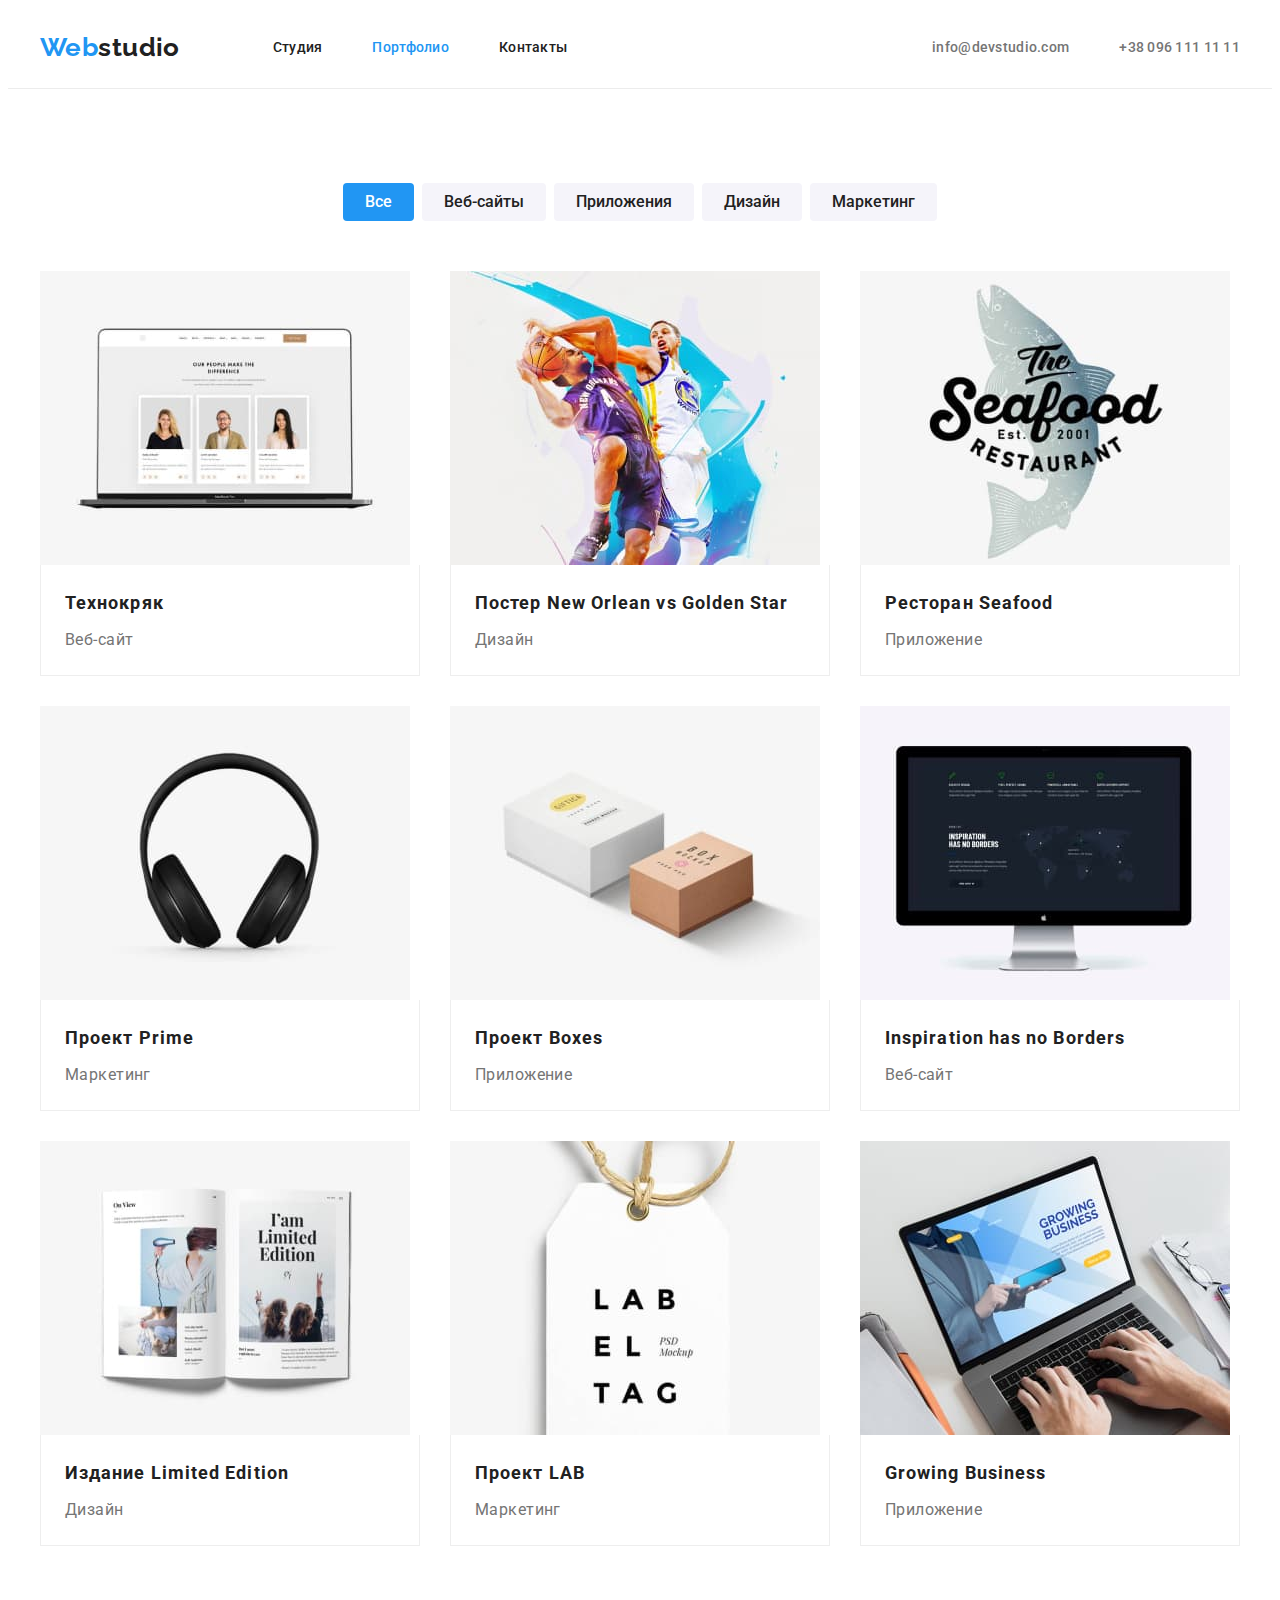
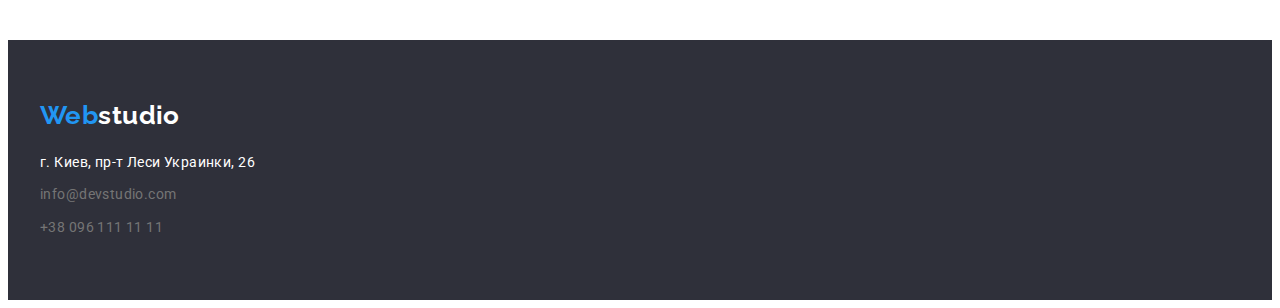
==== portfolio.html @ 2aa6c592 "добавила файлы" ====
<!DOCTYPE html>
<html lang="ru">
<head>
    <meta charset="UTF-8">
    <meta http-equiv="X-UA-Compatible" content="IE=edge">
    <meta name="viewport" content="width=device-width, initial-scale=1.0">
    <title>Document</title>
    <link rel="preconnect" href="https://fonts.googleapis.com">
    <link rel="preconnect" href="https://fonts.gstatic.com" crossorigin>
    <link href="https://fonts.googleapis.com/css2?family=Raleway:wght@700&family=Roboto:wght@400;500;700;900&display=swap" rel="stylesheet">
    <link rel="stylesheet" href="https://cdnjs.cloudflare.com/ajax/libs/modern-normalize/1.1.0/modern-normalize.min.css" integrity="sha512-wpPYUAdjBVSE4KJnH1VR1HeZfpl1ub8YT/NKx4PuQ5NmX2tKuGu6U/JRp5y+Y8XG2tV+wKQpNHVUX03MfMFn9Q==" crossorigin="anonymous" referrerpolicy="no-referrer" />
    <link rel="stylesheet" href="./css/styles.css">
</head>
<!--Шапка сайта-->
<header class="header">
    <div class="conteiner">
        <nav class="header-navigation">
            <a href="" class="header-logo link" lang="en">Web<span class="header-logo-span">studio</span></a>
            <ul class="header-list list">
                <li class="header-item">
                    <a href="./index.html" class="header-link link">Студия</a>
                </li>
                <li class="header-item">
                    <a href="" class="header-link link current">Портфолио</a>
                </li>
                <li class="header-item">
                    <a href="" class="header-link link">Контакты</a>
                </li>
            </ul>
        </nav>
            <ul class="header-contact-list list">
                <li class="header-contact">
                    <a class="header-mail link contact" href="mailto:info@devstudio.com" >info@devstudio.com</a>
                </li>
                <li class="header-contact">
                    <a class="header-tel link contact" href="tel:+380961111111" >+38 096 111 11 11</a>
                </li>
            </ul>
    </div>
</header>
<main>
        <section class="section-filtr section">
            <div class="conteiner">
                <!--Атрибут visually-hidden для скрытия названия секции-->
                <h1 class="filtr-title section-title visually-hidden" >Фильтр сайта</h1>
                <ul class="filtr-list list">
                    <li class="filter-item">
                        <button class="filter-button btn-main  button" type="button">Все</button>
                    </li>
                    <li class="filter-item">
                        <button class="filter-button button" type="button">Веб-сайты</button>
                    </li>
                    <li class="filter-item">
                        <button class="filter-button button" type="button">Приложения</button>
                    </li>
                    <li class="filter-item">
                        <button class="filter-button button" type="button">Дизайн</button>
                    </li>
                    <li class="filter-item">
                        <button class="filter-button button" type="button">Маркетинг</button>
                    </li>
                </ul>
                <ul class="menu-list list">
                    <li class="menu-item">
                        <article class="card">
                            <div class="card-place">
                                <img src="./images/all/web-site.jpg" alt="ноутбук с открытой страницей сайта"  width="370">
                            </div>
                            <div class="card-content">
                                <h2 class="menu-name" >Технокряк</h2>
                                <p class="menu-text">Веб-сайт</p>
                            </div>
                        </article>
                    </li>

                    <li class="menu-item">
                        <article class="card">
                            <div class="card-place">
                                <img src="./images/all/design.jpg" alt="постер с двумя баскетболистами" width="370">
                            </div>
                            <div class="card-content">
                                <h2 class="menu-name" >Постер New Orlean vs Golden Star</h2>
                                <p class="menu-text">Дизайн</p>
                            </div>
                        </article>
                    </li>

                    <li class="menu-item">
                        <article class="card">
                            <div class="card-place">
                                <img src="./images/all/app-restaurant.jpg" alt="логотип ресторана морепродуктов" width="370">
                            </div>
                            <div class="card-content">
                                <h2 class="menu-name" >Ресторан Seafood</h2>
                                <p class="menu-text">Приложение</p>
                            </div>
                        </article>
                    </li>

                    <li class="menu-item">
                        <article class="card">
                            <div class="card-place">
                                <img src="./images/all/marketing.jpg" alt="фото наушников" width="370">
                            </div>
                            <div class="card-content">
                                <h2 class="menu-name" >Проект Prime</h2>
                                <p class="menu-text">Маркетинг</p>
                            </div>
                        </article>
                    </li>

                    <li class="menu-item">
                        <article class="card">
                            <div class="card-place">
                                <img src="./images/all/app-project.jpg" alt="рисунок двух коробок" width="370">
                            </div>
                            <div class="card-content">
                                <h2 class="menu-name" >Проект Boxes</h2>
                                <p class="menu-text">Приложение</p>
                            </div>
                        </article>
                    </li>

                    <li class="menu-item">
                        <article class="card">
                            <div class="card-place">
                                <img src="./images/all/site.jpg" alt="монитор с откытой страницей сайта" width="370">
                            </div>
                            <div class="card-content">
                                <h2 lang="en" class="menu-name" >Inspiration has no Borders</h2>
                                <p class="menu-text">Веб-сайт</p>
                            </div>
                        </article>
                    </li>

                    <li class="menu-item">
                        <article class="card">
                            <div class="card-place">
                                <img src="./images/all/editions.jpg" alt="открытая книга" width="370">
                            </div>
                            <div class="card-content">
                                <h2 class="menu-name" >Издание Limited Edition</h2>
                                <p class="menu-text">Дизайн</p>
                            </div>
                        </article>
                    </li>

                    <li class="menu-item">
                        <article class="card">
                            <div class="card-place">
                                <img src="./images/all/lab.jpg" alt="белая лейба с черным текстом " width="370">
                            </div>
                            <div class="card-content">
                                <h2 class="menu-name" >Проект LAB</h2>
                                <p class="menu-text">Маркетинг</p>
                            </div>
                        </article>
                    </li>

                    <li class="menu-item">
                        <article class="card">
                            <div class="card-place">
                                <img src="./images/all/app-business.jpg" alt="человек работает за ноутбуком" width="370">
                            </div>
                            <div class="card-content">
                                <h2 lang="en" class="menu-name" >Growing Business</h2>
                                <p class="menu-text">Приложение</p>
                            </div>
                        </article>
                    </li>
                </ul>
        </div>
    </section>

</main>
<footer class="footer">
    <div class="conteiner">
        <a class="footer-logo link" href="" lang="en">Web<span class="footer-logo-span">studio</span></a>
        <address class="footer-address">
            <ul class="footer-list list">
                <li class="footer-item footer-text"> г. Киев, пр-т Леси Украинки, 26 </li>
                <li class="footer-item">
                    <a class="footer-mail link contact" href="mailto:info@devstudio.com">info@devstudio.com</a>
                </li>
                <li class="footer-item">
                    <a class="footer-tel link contact" href="tel:+380961111111">+38 096 111 11 11</a>
                </li>
            </ul>
        </address>
    </div>
</footer>
</html>
---- css/styles.css ----
:root {
    --main-title-color: #ffffff;
    --second-title-color: #212121;
    --main-text-color: #757575;
    --secondary-text-color: #FFFFFF 60 %;
    --third-title-color: #212121;
    --accent-color: #2196F3;
    --bg-color: #ffffff;
    --primery-bg-color: #2F303A;
    --secondary-bg-color: #F5F4FA;
    --bt-bg-color: #188CE8;
 }

body {
    font-family: 'Roboto', sans-serif;
    font-weight: normal;
    font-size: 14px;
    letter-spacing: 0.03em;
    color: var(--main-text-color);
}

p, h1, h2, h3 {
    margin-top: 0%;
    margin-bottom: 0;
}

ul {
    margin-top: 0%;
    margin-bottom: 0;
    padding-left: 0; 
}

img {
    display: block;
    max-width: 100%;
}
.conteiner {
    width: 1200px;
    padding-left: 15px;
    padding-right: 15px;
    margin: 0 auto;
}

.list {
    list-style: none;
    }

.link {
    text-decoration: none;
}

.visually-hidden {
    position: absolute;
    width: 1px;
    height: 1px;
    margin: -1px;
    padding: 0;
    overflow: hidden;
    border: 0;
    clip: rect(0 0 0 0);
}

.header-logo, .footer-logo {
    font-family: 'Raleway', sans-serif;
    font-weight: bold;
    font-size: 26px;
    line-height: 1.19;
    color:var(--accent-color);
}
.section-title {
    margin-bottom: 50px;
    font-weight: bold;
    font-size: 36px;
    line-height: 1.17;
    text-align: center;
}
.button {
    border: none;
    cursor: pointer;
    font-family: inherit;
    text-align: center;
    font-size: 16px;
}
.section {
    padding-top: 94px;
    padding-bottom: 94px;
}

/*-Header-*/
.header {
    border-bottom: 1px solid #ECECEC;
}
.header-logo-span, .header-link, .section-title {
    color: var(--second-title-color);
}

.header-link, .header-mail, .header-tel {
    font-weight: 500;
    line-height: 1.14;
    letter-spacing: 0.02em;
}

.header-mail, .header-tel {
   color: var(--main-text-color);
}

.header-link.current, .contact:hover, .header-link:hover,
.contact:focus,.header-link:focus {
    color: var(--accent-color);
}
.header .conteiner {
    display: flex;
    align-items: center;
}
.header-navigation{
    display: flex;
    align-items: center
}
.header-list {
    display: flex;
    align-items: center;
}
.header-item:not(:last-child) {
    margin-right: 50px;
}
.header-contact-list {
    display: flex;
    align-items: center;
    margin-left: auto;
}
.header-logo {
    margin-right: 93px;
    padding: 24px 0 25px 0;
}
.header-contact:not(:last-child) {
    margin-right: 50px;
}
.header-link, .header-mail, .header-tel {
    padding: 32px 0;
}



/*-Effective solutions-*/
.solutions {
    background-color: var(--primery-bg-color);
    padding-top: 200px;
    padding-bottom: 200px;
}
.solutions-title {
    margin-bottom: 30px;
    font-weight: 900;
    font-size: 44px;
    line-height: 1.36;
    text-align: center;
    letter-spacing: 0.06em;
    text-transform: uppercase;
    color: var(--main-title-color);
}
.solutions-button {
    min-width: 200px;
    padding: 10px 32px;
    border-radius: 4px;
    font-weight: bold;
    line-height: 1.87;
    display: block;
    margin-left: auto;
    margin-right: auto;
    align-items: center;
    letter-spacing: 0.06em;
    color: var(--bg-color);
    background: var(--accent-color);
}
.solutions-button :hover, .solutions-button :focus {
 background-color: var(--bt-bg-color);   
}

/*-Benefits-*/
.benefits-subtitle, .team-name, .menu-name, .filter-button {
    color: var(--third-title-color);
}

.benefits-subtitle {
    font-weight: bold;
    line-height: 1.14;
    text-transform: uppercase;
    margin-bottom: 10px;
}
.benefits-text {
    line-height: 1.71;
}
.benefits-list {
    display: flex;
    flex-basis: calc((100% - 30px)/3);
    margin-left: -30px;
    margin-top: -30px;
}
.benefits-item {
    flex-basis: calc((100% - 30px)/3);
    margin-left: 30px;
    margin-top: 30px;
}
/*-Work-*/
.work {
    padding-top: 0px;
}
.work-list {
    display: flex;
    margin-left: -30px;
    margin-top: -30px;
}
.work-img {
    flex-basis: calc((100% - 30px)/3);
    margin-left: 30px;
    margin-top: 30px; 
}

/*-Team-*/
.team {
    background-color: var(--secondary-bg-color);
}
.team-list {
    display: flex;
    flex-wrap: wrap;
    margin-left: -30px;
    margin-top: -30px;
}
.team-item {
    flex-basis: calc(100%/4 - 30px);
    margin-left: 30px;
    margin-top: 30px;
    border-radius: 0px 0px 4px 4px;
    background-color:var(--bg-color);
}
.team-name, .team-text {
    font-size: 16px;
    line-height: 1.19;
    text-align: center;
}
.team-name {
    font-weight: 500;
    margin-bottom: 10px;
}
.team-item-content {
    padding: 30px 32px;
}
 
/*-Footer-*/
.footer {
    background-color: var(--primery-bg-color);
    padding-top: 60px;
    padding-bottom: 60px;
}
.footer-address {
    margin-top: 20px;
}
.footer-logo-span, .footer-text {
    color: var(--main-title-color);
}
.footer-address {
    font-style: normal;
}
.footer-text,.footer-mail,.footer-tel {
    line-height: 1.71;
}

.footer-mail,.footer-tel {
    color: var(--secondary-text-color);
}
.footer-item:not(:last-child) {
    margin-bottom: 9px;
}



/*-Portfolio-*/
/*.section-filtr {
    display: flex;
} */  
/*-стили кнопок-*/
.filtr-list {
    display: flex;
    justify-content: center;
    margin-bottom: 50px;
}
.filter-button {
    padding: 6px 22px;
    font-weight: 500;
    line-height: 1.62;
    background-color: var(--secondary-bg-color);
    border-radius: 4px;
}
.filter-item:not(:last-child) {
    margin-right: 8px;
}

.btn-main, .filter-button:hover, 
.filter-button:focus {
    background-color: var(--accent-color);
    color: var(--main-title-color);
}
/*-меню карточек-*/
.menu-list { 
    display: flex;
    flex-wrap: wrap;
    padding: 0;
    margin: 0;
    list-style: none;
    margin-right: -30px;
    margin-bottom: -30px;
}
.menu-item {
    flex-basis: calc(100%/3 - 30px);
    margin-right: 30px;
    margin-bottom: 30px;
}
/*-текст под картинкой-*/
.card-content {
    padding: 20px 24px;
    background-color: var(--bg-color);
    border:  1px solid #EEEEEE;
    border-top:  0;
    
}
.menu-name {
    font-weight: bold;
    font-size: 18px;
    line-height: 2.00;
    letter-spacing: 0.06em;
    margin-bottom: 4px;
}
.menu-text {
    font-size: 16px;
    line-height: 1.87;
    }
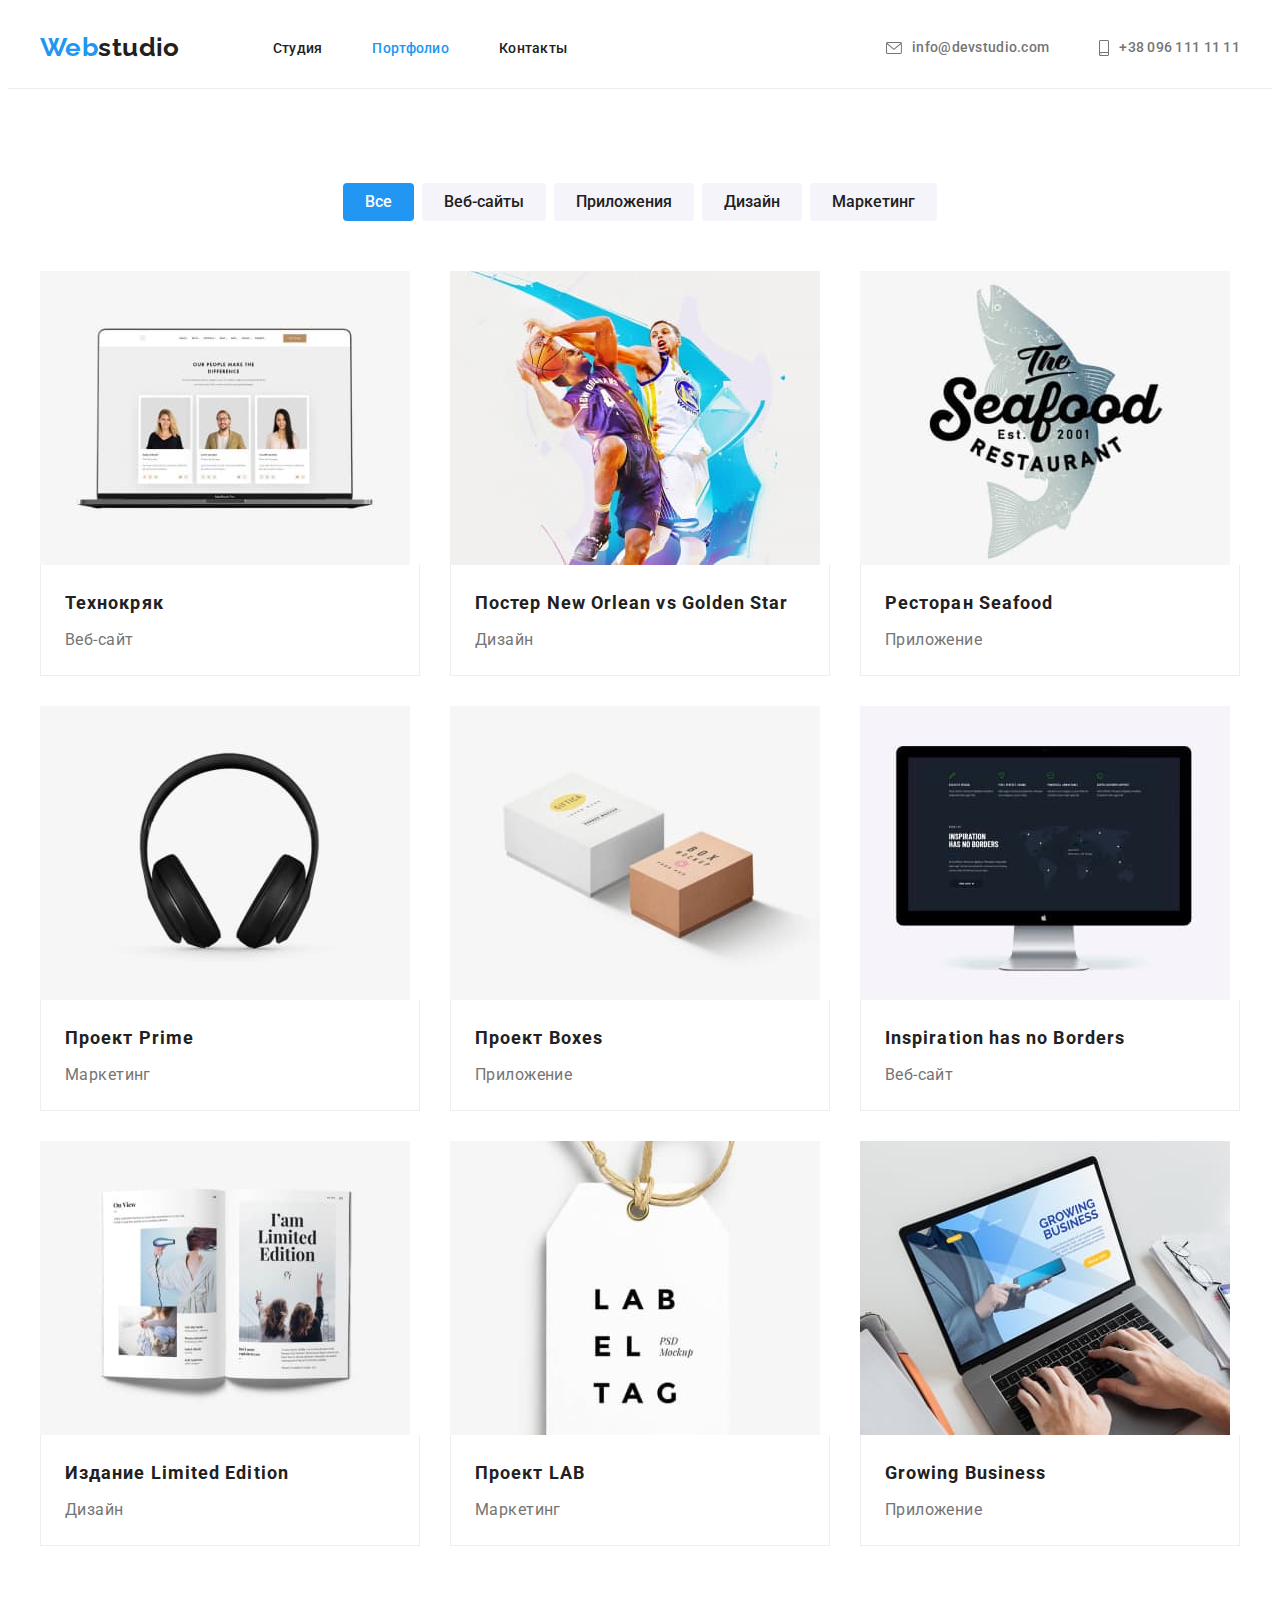
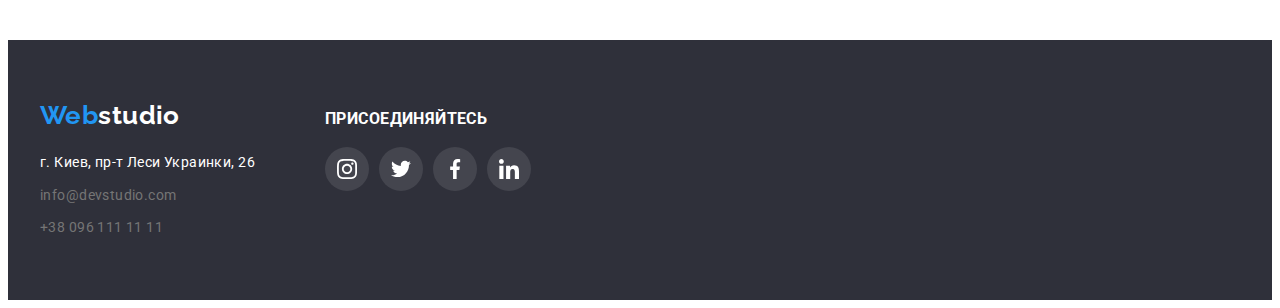
==== commit 470311a2: "cursor: pointer" ====
--- a/portfolio.html
+++ b/portfolio.html
@@ -30,10 +30,18 @@
         </nav>
             <ul class="header-contact-list list">
                 <li class="header-contact">
-                    <a class="header-mail link contact" href="mailto:info@devstudio.com" >info@devstudio.com</a>
+                    <a class="header-mail link contact" href="mailto:info@devstudio.com" >
+                        <svg class="header-icon" width="16" height="12">
+                            <use href='./images/sprite.svg#icon-envelope'></use>
+                        </svg>
+                        info@devstudio.com</a>
                 </li>
                 <li class="header-contact">
-                    <a class="header-tel link contact" href="tel:+380961111111" >+38 096 111 11 11</a>
+                    <a class="header-tel link contact" href="tel:+380961111111" >
+                        <svg class="header-icon" width="10" height="16">
+                            <use href="./images/sprite.svg#icon-smartphone"></use>
+                        </svg>
+                        +38 096 111 11 11</a>
                 </li>
             </ul>
     </div>
@@ -62,7 +70,7 @@
                 </ul>
                 <ul class="menu-list list">
                     <li class="menu-item">
-                        <article class="card">
+                        <a class="card">
                             <div class="card-place">
                                 <img src="./images/all/web-site.jpg" alt="ноутбук с открытой страницей сайта"  width="370">
                             </div>
@@ -70,11 +78,11 @@
                                 <h2 class="menu-name" >Технокряк</h2>
                                 <p class="menu-text">Веб-сайт</p>
                             </div>
-                        </article>
-                    </li>
-
-                    <li class="menu-item">
-                        <article class="card">
+                        </a>
+                    </li>
+
+                    <li class="menu-item">
+                        <a class="card">
                             <div class="card-place">
                                 <img src="./images/all/design.jpg" alt="постер с двумя баскетболистами" width="370">
                             </div>
@@ -82,11 +90,11 @@
                                 <h2 class="menu-name" >Постер New Orlean vs Golden Star</h2>
                                 <p class="menu-text">Дизайн</p>
                             </div>
-                        </article>
-                    </li>
-
-                    <li class="menu-item">
-                        <article class="card">
+                        </a>
+                    </li>
+
+                    <li class="menu-item">
+                        <a class="card">
                             <div class="card-place">
                                 <img src="./images/all/app-restaurant.jpg" alt="логотип ресторана морепродуктов" width="370">
                             </div>
@@ -94,11 +102,11 @@
                                 <h2 class="menu-name" >Ресторан Seafood</h2>
                                 <p class="menu-text">Приложение</p>
                             </div>
-                        </article>
-                    </li>
-
-                    <li class="menu-item">
-                        <article class="card">
+                        </a>
+                    </li>
+
+                    <li class="menu-item">
+                        <a class="card">
                             <div class="card-place">
                                 <img src="./images/all/marketing.jpg" alt="фото наушников" width="370">
                             </div>
@@ -106,11 +114,11 @@
                                 <h2 class="menu-name" >Проект Prime</h2>
                                 <p class="menu-text">Маркетинг</p>
                             </div>
-                        </article>
-                    </li>
-
-                    <li class="menu-item">
-                        <article class="card">
+                        </a>
+                    </li>
+
+                    <li class="menu-item">
+                        <a class="card">
                             <div class="card-place">
                                 <img src="./images/all/app-project.jpg" alt="рисунок двух коробок" width="370">
                             </div>
@@ -118,11 +126,11 @@
                                 <h2 class="menu-name" >Проект Boxes</h2>
                                 <p class="menu-text">Приложение</p>
                             </div>
-                        </article>
-                    </li>
-
-                    <li class="menu-item">
-                        <article class="card">
+                        </a>
+                    </li>
+
+                    <li class="menu-item">
+                        <a class="card">
                             <div class="card-place">
                                 <img src="./images/all/site.jpg" alt="монитор с откытой страницей сайта" width="370">
                             </div>
@@ -130,11 +138,11 @@
                                 <h2 lang="en" class="menu-name" >Inspiration has no Borders</h2>
                                 <p class="menu-text">Веб-сайт</p>
                             </div>
-                        </article>
-                    </li>
-
-                    <li class="menu-item">
-                        <article class="card">
+                        </a>
+                    </li>
+
+                    <li class="menu-item">
+                        <a class="card">
                             <div class="card-place">
                                 <img src="./images/all/editions.jpg" alt="открытая книга" width="370">
                             </div>
@@ -142,11 +150,11 @@
                                 <h2 class="menu-name" >Издание Limited Edition</h2>
                                 <p class="menu-text">Дизайн</p>
                             </div>
-                        </article>
-                    </li>
-
-                    <li class="menu-item">
-                        <article class="card">
+                        </a>
+                    </li>
+
+                    <li class="menu-item">
+                        <a class="card">
                             <div class="card-place">
                                 <img src="./images/all/lab.jpg" alt="белая лейба с черным текстом " width="370">
                             </div>
@@ -154,11 +162,11 @@
                                 <h2 class="menu-name" >Проект LAB</h2>
                                 <p class="menu-text">Маркетинг</p>
                             </div>
-                        </article>
-                    </li>
-
-                    <li class="menu-item">
-                        <article class="card">
+                        </a>
+                    </li>
+
+                    <li class="menu-item">
+                        <a class="card">
                             <div class="card-place">
                                 <img src="./images/all/app-business.jpg" alt="человек работает за ноутбуком" width="370">
                             </div>
@@ -166,7 +174,7 @@
                                 <h2 lang="en" class="menu-name" >Growing Business</h2>
                                 <p class="menu-text">Приложение</p>
                             </div>
-                        </article>
+                        </a>
                     </li>
                 </ul>
         </div>
@@ -174,19 +182,56 @@
 
 </main>
 <footer class="footer">
-    <div class="conteiner">
-        <a class="footer-logo link" href="" lang="en">Web<span class="footer-logo-span">studio</span></a>
-        <address class="footer-address">
-            <ul class="footer-list list">
-                <li class="footer-item footer-text"> г. Киев, пр-т Леси Украинки, 26 </li>
-                <li class="footer-item">
-                    <a class="footer-mail link contact" href="mailto:info@devstudio.com">info@devstudio.com</a>
-                </li>
-                <li class="footer-item">
-                    <a class="footer-tel link contact" href="tel:+380961111111">+38 096 111 11 11</a>
+    <div class="footer-conteiner conteiner">
+        <section class="contacts">
+            <h2 class="visually-hidden">Контакты</h2>
+            <a class="footer-logo link" href="" lang="en">Web<span class="footer-logo-span">studio</span></a>
+            <address class="footer-address">
+                <ul class="footer-list list">
+                    <li class="footer-item footer-text"> г. Киев, пр-т Леси Украинки, 26 </li>
+                    <li class="footer-item">
+                        <a class="footer-mail link contact" href="mailto:info@devstudio.com">info@devstudio.com</a>
+                    </li>
+                    <li class="footer-item">
+                        <a class="footer-tel link contact" href="tel:+380961111111">+38 096 111 11 11</a>
+                    </li>
+                </ul>
+            </address>
+        </section>
+        <section class="social">
+            <h2 class="visually-hidden">Соцсети</h2>
+            <h3 class="footer-third-title">присоединяйтесь</h3>
+            <ul class="social-link-list list">
+                <li class="social-link-item">
+                    <a href="" class="social-icon-footer link">
+                        <svg class="social-icon" width="20" height="20">
+                            <use href="./images/sprite.svg#icon-instagram"></use>
+                        </svg>
+                    </a>
+                </li>
+                <li class="social-link-item">
+                    <a href="" class="social-icon-footer link">
+                        <svg class="social-icon" width="20" height="20">
+                            <use href="./images/sprite.svg#icon-twitter"></use>
+                        </svg>
+                    </a>
+                </li>
+                <li class="social-link-item">
+                    <a href="" class="social-icon-footer link">
+                        <svg class="social-icon" width="20" height="20">
+                            <use href="./images/sprite.svg#icon-facebook"></use>
+                        </svg>
+                    </a>
+                </li>
+                <li class="social-link-item">
+                    <a href="" class="social-icon-footer link" >
+                        <svg class="social-icon" width="20" height="20">
+                            <use href="./images/sprite.svg#icon-linkedin"></use>
+                        </svg>
+                    </a>
                 </li>
             </ul>
-        </address>
+        </section>
     </div>
 </footer>
 </html>--- a/css/styles.css
+++ b/css/styles.css
@@ -9,6 +9,7 @@
     --primery-bg-color: #2F303A;
     --secondary-bg-color: #F5F4FA;
     --bt-bg-color: #188CE8;
+    --icons-color: #AFB1B8;
  }
 
 body {
@@ -90,8 +91,24 @@
 .header {
     border-bottom: 1px solid #ECECEC;
 }
+.header .conteiner {
+    display: flex;
+    align-items: center;
+}
+.header-navigation{
+    display: flex;
+    align-items: center
+}
+.header-list {
+    display: flex;
+    align-items: center;
+}
 .header-logo-span, .header-link, .section-title {
     color: var(--second-title-color);
+}
+.header-logo {
+    margin-right: 93px;
+    padding: 24px 0 25px 0;
 }
 
 .header-link, .header-mail, .header-tel {
@@ -102,24 +119,18 @@
 
 .header-mail, .header-tel {
    color: var(--main-text-color);
-}
-
+   display: flex;
+   align-items: center;
+}
+.header-link, .header-mail, .header-tel {
+    padding: 32px 0;
+}
 .header-link.current, .contact:hover, .header-link:hover,
 .contact:focus,.header-link:focus {
     color: var(--accent-color);
 }
-.header .conteiner {
-    display: flex;
-    align-items: center;
-}
-.header-navigation{
-    display: flex;
-    align-items: center
-}
-.header-list {
-    display: flex;
-    align-items: center;
-}
+
+
 .header-item:not(:last-child) {
     margin-right: 50px;
 }
@@ -128,22 +139,28 @@
     align-items: center;
     margin-left: auto;
 }
-.header-logo {
-    margin-right: 93px;
-    padding: 24px 0 25px 0;
-}
+
 .header-contact:not(:last-child) {
     margin-right: 50px;
 }
-.header-link, .header-mail, .header-tel {
-    padding: 32px 0;
-}
-
+
+.header-icon {
+    fill: currentColor;
+    margin-right: 10px;
+}
 
 
 /*-Effective solutions-*/
 .solutions {
+    max-width: 1600px;
+    margin: 0 auto;
     background-color: var(--primery-bg-color);
+    background-image:
+        linear-gradient(rgba(47, 48, 58, 0.4),rgba(47, 48, 58, 0.4)),
+        url(../images/hero/hero.jpg);
+    background-repeat: no-repeat;
+    background-position: center;
+    background-size: cover;
     padding-top: 200px;
     padding-bottom: 200px;
 }
@@ -200,6 +217,16 @@
     margin-left: 30px;
     margin-top: 30px;
 }
+.benefist-image {
+    display: flex;
+    align-items: center;
+    justify-content: center;
+    background-color:var(--secondary-bg-color);
+    width: 270px;
+    height: 120px;
+    margin-bottom: 30px;
+    border-radius: 4px;
+}
 /*-Work-*/
 .work {
     padding-top: 0px;
@@ -231,6 +258,7 @@
     margin-top: 30px;
     border-radius: 0px 0px 4px 4px;
     background-color:var(--bg-color);
+    box-shadow: 0px 1px 3px rgba(0, 0, 0, 0.12), 0px 1px 1px rgba(0, 0, 0, 0.14), 0px 2px 1px rgba(0, 0, 0, 0.2);
 }
 .team-name, .team-text {
     font-size: 16px;
@@ -241,8 +269,67 @@
     font-weight: 500;
     margin-bottom: 10px;
 }
+.team-text {
+    margin-bottom: 16px;
+}
 .team-item-content {
     padding: 30px 32px;
+}
+.social-link-list {
+    display: flex;
+    align-items: center;
+    justify-content: space-between;
+}
+.social-list-icon {
+    display: flex;
+    justify-content: center;
+    align-items: center;
+    width: 44px;
+    height: 44px;
+    border-radius: 50%;
+    fill: var(--icons-color);
+}
+.social-list-icon:hover,
+.social-list-icon:focus {
+    background-color: var(--accent-color);
+}
+.social-list-icon:hover .social-icon,
+.social-list-icon:focus .social-icon {
+    fill: var(--main-title-color);
+}
+
+/* -Clients- */
+.clients-list {
+    display: flex;
+    align-items: center;
+    margin-left: -30px;
+    margin-top: -30px;
+}
+.clients-item {
+    flex-basis: calc((100% - 30px)/6);
+    margin-left: 30px;
+    margin-top: 30px; 
+}
+.clients-link {
+    display: flex;
+    align-items: center;
+    justify-content: center;
+    width: 170px;
+    height: 92px;
+    border: 1px solid #AFB1B8;
+    box-sizing: border-box;
+    border-radius: 4px;
+}
+.clients-icon {
+    fill: var(--icons-color);
+}
+.clients-link:hover,
+.clients-link:focus {
+    border-color:  var(--accent-color);
+}
+.clients-link:hover .clients-icon,
+.clients-link:focus .clients-icon {
+    fill: var(--accent-color);
 }
  
 /*-Footer-*/
@@ -251,10 +338,14 @@
     padding-top: 60px;
     padding-bottom: 60px;
 }
+.footer-conteiner {
+    display: flex;
+    align-items: baseline;
+}
 .footer-address {
     margin-top: 20px;
 }
-.footer-logo-span, .footer-text {
+.footer-logo-span, .footer-text, .footer-third-title {
     color: var(--main-title-color);
 }
 .footer-address {
@@ -270,7 +361,33 @@
 .footer-item:not(:last-child) {
     margin-bottom: 9px;
 }
-
+.contacts {
+    margin-right: 70px;
+}
+.social {
+    min-width: 206px;
+}
+.footer-third-title {
+    font-weight: bold;
+    line-height: 16px;
+    text-transform: uppercase;
+    color:var(--main-title-color);
+    margin-bottom: 20px;
+}
+.social-icon-footer {
+    display: flex;
+    justify-content: center;
+    align-items: center;
+    width: 44px;
+    height: 44px;
+    border-radius: 50%;
+    fill: var(--main-title-color);
+    background-color: rgba(255, 255, 255, 0.1);
+}
+.social-icon-footer:hover,
+.social-icon-footer:focus {
+background-color: var(--accent-color);
+}
 
 
 /*-Portfolio-*/
@@ -313,6 +430,14 @@
     flex-basis: calc(100%/3 - 30px);
     margin-right: 30px;
     margin-bottom: 30px;
+}
+.menu-item:hover,
+.menu-item:focus {
+    box-shadow: 0px 1px 1px rgba(0, 0, 0, 0.12), 0px 4px 4px rgba(0, 0, 0, 0.06), 1px 4px 6px rgba(0, 0, 0, 0.16);
+}
+
+.card {
+    cursor: pointer;
 }
 /*-текст под картинкой-*/
 .card-content {
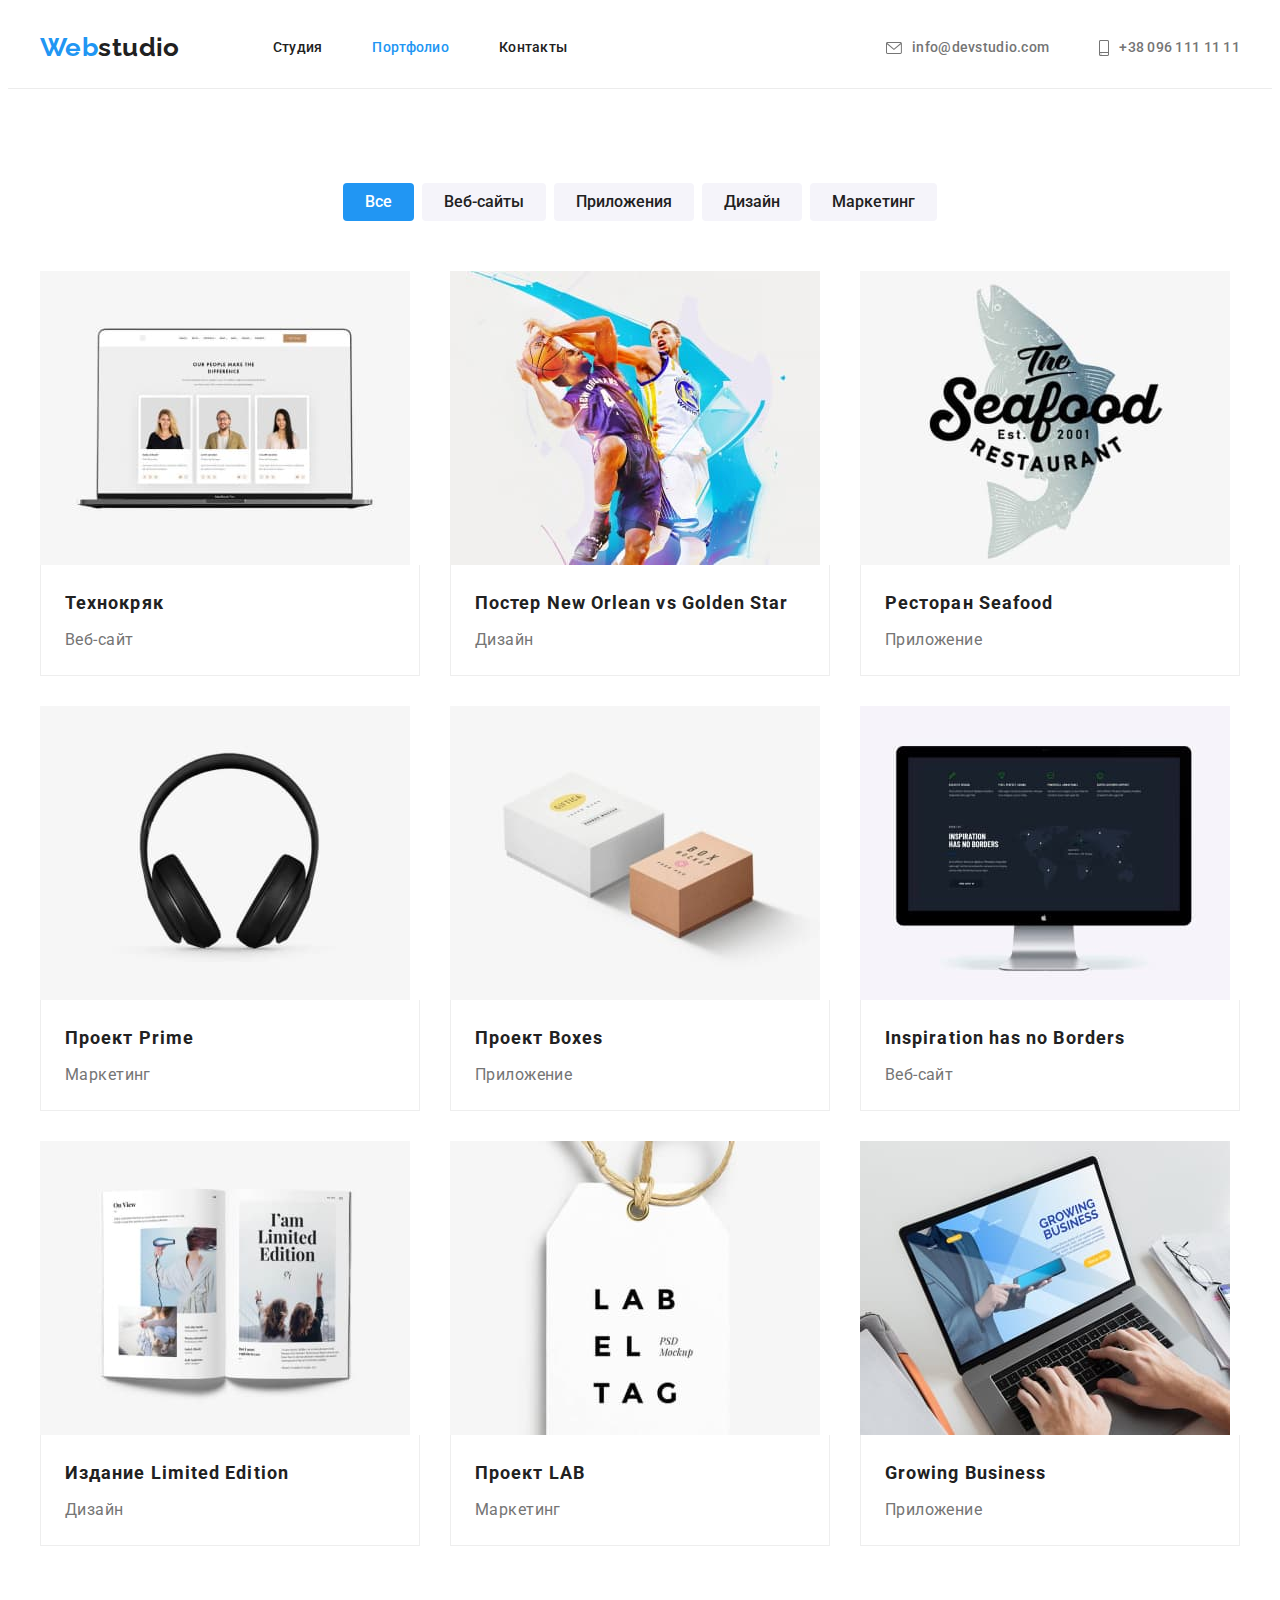
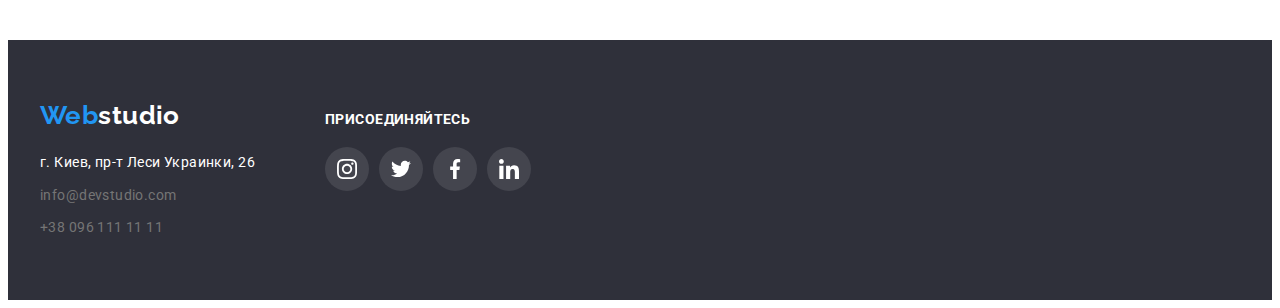
==== commit 68a2c3d5: "работа с ссылками" ====
--- a/portfolio.html
+++ b/portfolio.html
@@ -70,7 +70,7 @@
                 </ul>
                 <ul class="menu-list list">
                     <li class="menu-item">
-                        <a class="card">
+                        <a href="" class="card link">
                             <div class="card-place">
                                 <img src="./images/all/web-site.jpg" alt="ноутбук с открытой страницей сайта"  width="370">
                             </div>
@@ -82,7 +82,7 @@
                     </li>
 
                     <li class="menu-item">
-                        <a class="card">
+                        <a href="" class="card link">
                             <div class="card-place">
                                 <img src="./images/all/design.jpg" alt="постер с двумя баскетболистами" width="370">
                             </div>
@@ -94,7 +94,7 @@
                     </li>
 
                     <li class="menu-item">
-                        <a class="card">
+                        <a href="" class="card link">
                             <div class="card-place">
                                 <img src="./images/all/app-restaurant.jpg" alt="логотип ресторана морепродуктов" width="370">
                             </div>
@@ -106,7 +106,7 @@
                     </li>
 
                     <li class="menu-item">
-                        <a class="card">
+                        <a href="" class="card link">
                             <div class="card-place">
                                 <img src="./images/all/marketing.jpg" alt="фото наушников" width="370">
                             </div>
@@ -118,7 +118,7 @@
                     </li>
 
                     <li class="menu-item">
-                        <a class="card">
+                        <a href="" class="card link">
                             <div class="card-place">
                                 <img src="./images/all/app-project.jpg" alt="рисунок двух коробок" width="370">
                             </div>
@@ -130,7 +130,7 @@
                     </li>
 
                     <li class="menu-item">
-                        <a class="card">
+                        <a href="" class="card link">
                             <div class="card-place">
                                 <img src="./images/all/site.jpg" alt="монитор с откытой страницей сайта" width="370">
                             </div>
@@ -142,7 +142,7 @@
                     </li>
 
                     <li class="menu-item">
-                        <a class="card">
+                        <a href="" class="card link">
                             <div class="card-place">
                                 <img src="./images/all/editions.jpg" alt="открытая книга" width="370">
                             </div>
@@ -154,7 +154,7 @@
                     </li>
 
                     <li class="menu-item">
-                        <a class="card">
+                        <a href="" class="card link">
                             <div class="card-place">
                                 <img src="./images/all/lab.jpg" alt="белая лейба с черным текстом " width="370">
                             </div>
@@ -166,7 +166,7 @@
                     </li>
 
                     <li class="menu-item">
-                        <a class="card">
+                        <a href="" class="card link">
                             <div class="card-place">
                                 <img src="./images/all/app-business.jpg" alt="человек работает за ноутбуком" width="370">
                             </div>
@@ -200,7 +200,7 @@
         </section>
         <section class="social">
             <h2 class="visually-hidden">Соцсети</h2>
-            <h3 class="footer-third-title">присоединяйтесь</h3>
+            <p class="footer-third-title">присоединяйтесь</p>
             <ul class="social-link-list list">
                 <li class="social-link-item">
                     <a href="" class="social-icon-footer link">
--- a/css/styles.css
+++ b/css/styles.css
@@ -103,6 +103,11 @@
     display: flex;
     align-items: center;
 }
+.header-contact-list {
+    display: flex;
+    align-items: center;
+    margin-left: auto;
+}
 .header-logo-span, .header-link, .section-title {
     color: var(--second-title-color);
 }
@@ -110,13 +115,14 @@
     margin-right: 93px;
     padding: 24px 0 25px 0;
 }
-
+.header-link {
+    display: block;
+}
 .header-link, .header-mail, .header-tel {
     font-weight: 500;
     line-height: 1.14;
     letter-spacing: 0.02em;
 }
-
 .header-mail, .header-tel {
    color: var(--main-text-color);
    display: flex;
@@ -133,11 +139,6 @@
 
 .header-item:not(:last-child) {
     margin-right: 50px;
-}
-.header-contact-list {
-    display: flex;
-    align-items: center;
-    margin-left: auto;
 }
 
 .header-contact:not(:last-child) {
@@ -208,12 +209,11 @@
 }
 .benefits-list {
     display: flex;
-    flex-basis: calc((100% - 30px)/3);
-    margin-left: -30px;
+        margin-left: -30px;
     margin-top: -30px;
 }
 .benefits-item {
-    flex-basis: calc((100% - 30px)/3);
+    flex-basis: calc(100%/3 - 30px);
     margin-left: 30px;
     margin-top: 30px;
 }
@@ -237,7 +237,7 @@
     margin-top: -30px;
 }
 .work-img {
-    flex-basis: calc((100% - 30px)/3);
+    flex-basis: calc(100%/3 - 30px);
     margin-left: 30px;
     margin-top: 30px; 
 }
@@ -391,9 +391,7 @@
 
 
 /*-Portfolio-*/
-/*.section-filtr {
-    display: flex;
-} */  
+ 
 /*-стили кнопок-*/
 .filtr-list {
     display: flex;
@@ -416,6 +414,10 @@
     background-color: var(--accent-color);
     color: var(--main-title-color);
 }
+.filter-button:hover, 
+.filter-button:focus {
+    box-shadow: 0px 3px 1px rgba(0, 0, 0, 0.1), 0px 1px 2px rgba(0, 0, 0, 0.08), 0px 2px 2px rgba(0, 0, 0, 0.12);
+}
 /*-меню карточек-*/
 .menu-list { 
     display: flex;
@@ -438,6 +440,7 @@
 
 .card {
     cursor: pointer;
+    color: inherit;
 }
 /*-текст под картинкой-*/
 .card-content {
@@ -445,7 +448,6 @@
     background-color: var(--bg-color);
     border:  1px solid #EEEEEE;
     border-top:  0;
-    
 }
 .menu-name {
     font-weight: bold;
@@ -457,8 +459,8 @@
 .menu-text {
     font-size: 16px;
     line-height: 1.87;
-    }
-
-
-
-
+}
+
+
+
+
